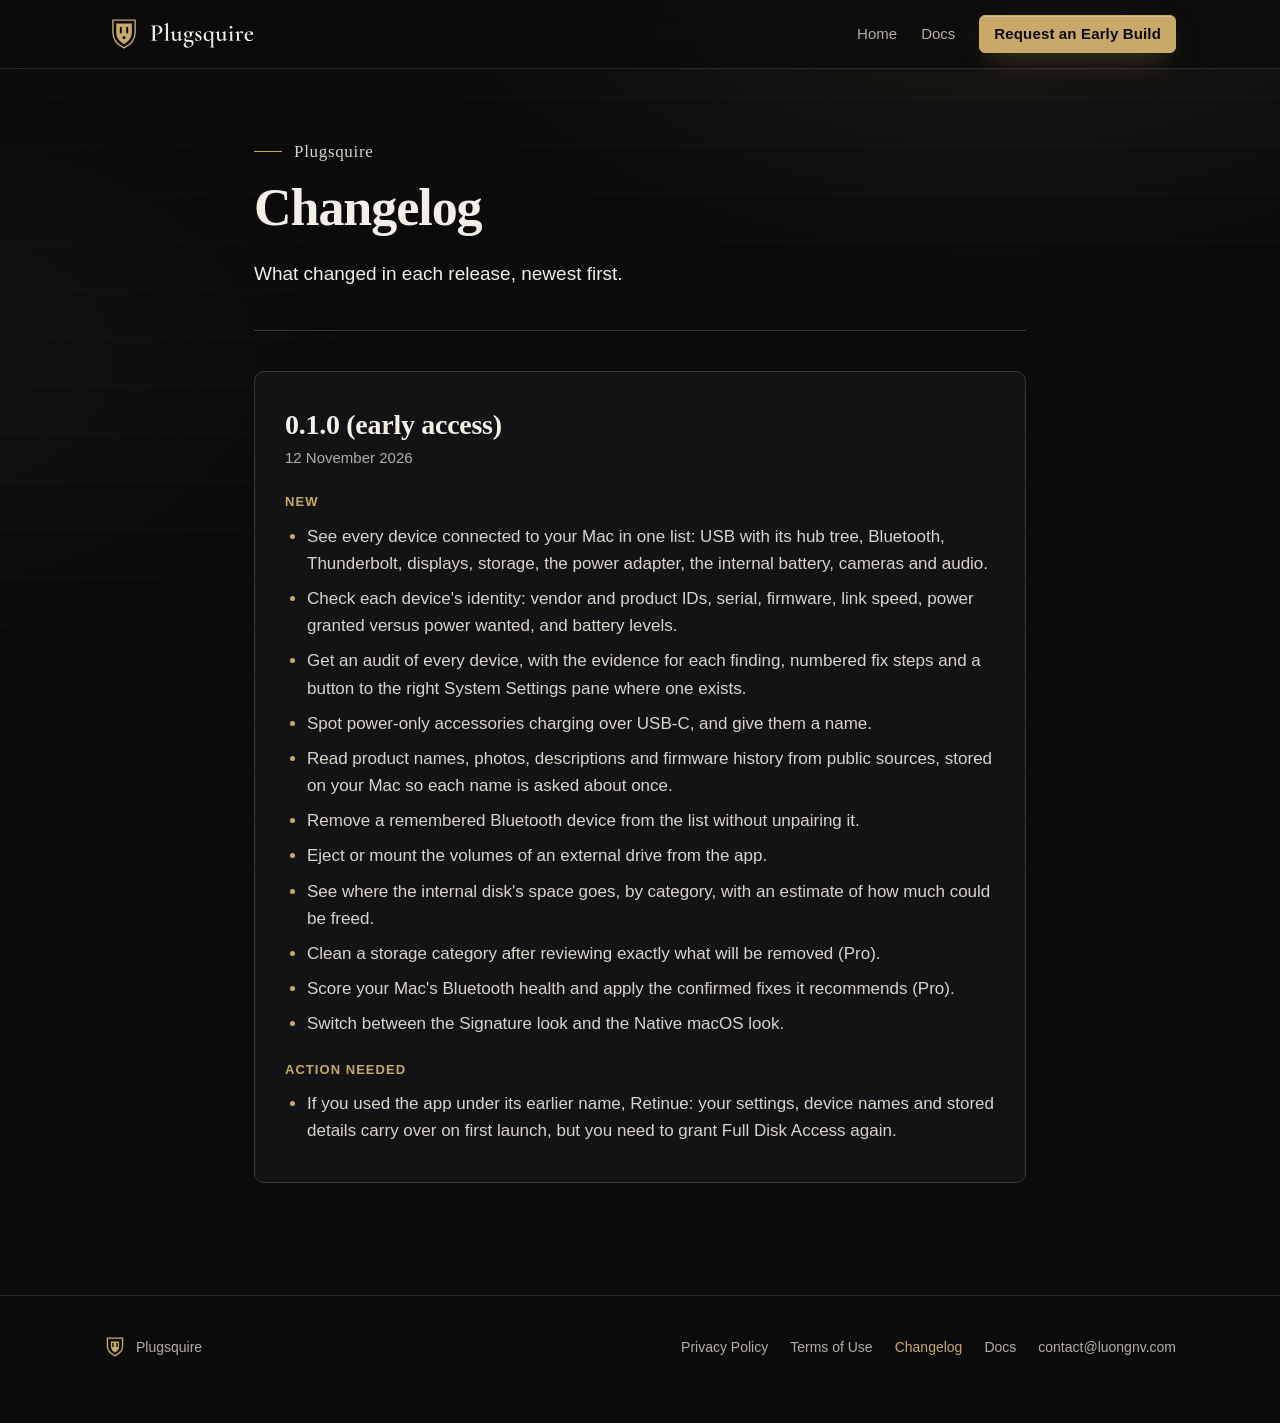
==== changelog.html @ 742af885 "feat: add Plugsquire landing page and companion pages" ====
<!doctype html>
<html lang="en">
<head>
<meta charset="utf-8">
<meta name="viewport" content="width=device-width, initial-scale=1">
<title>Changelog · Plugsquire</title>
<meta name="description" content="What is new in each Plugsquire release.">
<meta name="theme-color" content="#0B0B0C">
<link rel="icon" href="assets/favicon.svg" type="image/svg+xml">
<link rel="stylesheet" href="css/style.css">
</head>
<body>
<!--email_off-->
<a class="skip" href="#main">Skip to content</a>

<header class="site-header">
  <div class="wrap">
    <a class="brand" href="index.html" aria-label="Plugsquire home"><img src="assets/logo-site.svg" alt="Plugsquire" width="178" height="40"></a>
    <nav class="nav" aria-label="Main">
      <a class="nav-link" href="index.html">Home</a>
      <a class="nav-link" href="docs.html">Docs</a>
      <a class="btn btn-primary btn-sm" href="mailto:contact@luongnv.com?subject=Plugsquire%20early%20access&amp;body=Please%20send%20me%20an%20early%20build%20of%20Plugsquire.">Request an Early Build</a>
    </nav>
  </div>
</header>

<main id="main" class="doc">
  <div class="wrap">
    <header class="doc-head">
      <p class="motto">Plugsquire</p>
      <h1>Changelog</h1>
      <p class="summary">What changed in each release, newest first.</p>
    </header>

    <article class="release" id="v0-1-0">
      <h2>0.1.0 (early access)</h2>
      <p class="when">12 November 2026</p>

      <h3>New</h3>
      <ul>
        <li>See every device connected to your Mac in one list: USB with its hub tree, Bluetooth, Thunderbolt, displays, storage, the power adapter, the internal battery, cameras and audio.</li>
        <li>Check each device's identity: vendor and product IDs, serial, firmware, link speed, power granted versus power wanted, and battery levels.</li>
        <li>Get an audit of every device, with the evidence for each finding, numbered fix steps and a button to the right System Settings pane where one exists.</li>
        <li>Spot power-only accessories charging over USB-C, and give them a name.</li>
        <li>Read product names, photos, descriptions and firmware history from public sources, stored on your Mac so each name is asked about once.</li>
        <li>Remove a remembered Bluetooth device from the list without unpairing it.</li>
        <li>Eject or mount the volumes of an external drive from the app.</li>
        <li>See where the internal disk's space goes, by category, with an estimate of how much could be freed.</li>
        <li>Clean a storage category after reviewing exactly what will be removed (Pro).</li>
        <li>Score your Mac's Bluetooth health and apply the confirmed fixes it recommends (Pro).</li>
        <li>Switch between the Signature look and the Native macOS look.</li>
      </ul>

      <h3>Action needed</h3>
      <ul>
        <li>If you used the app under its earlier name, Retinue: your settings, device names and stored details carry over on first launch, but you need to grant Full Disk Access again.</li>
      </ul>
    </article>
  </div>
</main>

<footer class="site-footer">
  <div class="wrap">
    <a class="foot-brand" href="index.html"><img src="assets/favicon.svg" alt="" width="22" height="22">Plugsquire</a>
    <nav aria-label="Footer">
      <a href="privacy.html">Privacy Policy</a>
      <a href="terms.html">Terms of Use</a>
      <a href="changelog.html" aria-current="page">Changelog</a>
      <a href="docs.html">Docs</a>
      <a href="mailto:contact@luongnv.com?subject=Plugsquire">contact@luongnv.com</a>
    </nav>
  </div>
</footer>
<!--/email_off-->
</body>
</html>
---- css/style.css ----
/* Plugsquire site. Direction: "the squire's ledger" — the app's own Signature dark look
   (near-black, brass hairlines, the heraldic shield) set in a Mac-native serif.
   No web fonts on purpose: the site makes no third-party requests, and its visitors are on
   macOS, where ui-serif resolves to New York and the sans stack to SF Pro. */

:root {
  --bg: #0B0B0C;          /* app icon ground */
  --surface: #131315;
  --surface-2: #19191C;
  --line: #2A2A2E;
  --line-strong: #3A3833;
  --ink: #F3EFE7;          /* brand paper, used as text */
  --muted: #B3ADA4;        /* 8.9:1 on --bg */
  --gold: #C9A96A;         /* brand brass, 8.6:1 on --bg */
  --gold-soft: #EAD7A8;
  --gold-deep: #9A7A43;
  --on-gold: #0B0B0C;
  --gap-ink: #F2C46D;

  --serif: ui-serif, "New York", "Iowan Old Style", "Palatino Linotype", Palatino, Georgia, serif;
  --sans: -apple-system, BlinkMacSystemFont, "SF Pro Text", "Helvetica Neue", "Segoe UI", sans-serif;
  --mono: ui-monospace, "SF Mono", Menlo, Consolas, monospace;

  --wrap: 1120px;
  --gutter: 24px;
  --radius: 6px;
  --space-1: 8px;
  --space-2: 16px;
  --space-3: 24px;
  --space-4: 40px;
  --space-5: 64px;
  --space-6: 112px;
}

*, *::before, *::after { box-sizing: border-box; }
html { -webkit-text-size-adjust: 100%; scroll-behavior: smooth; }
@media (prefers-reduced-motion: reduce) {
  html { scroll-behavior: auto; }
  *, *::before, *::after { animation: none !important; transition: none !important; }
}

body {
  margin: 0;
  background: var(--bg);
  color: var(--ink);
  font-family: var(--sans);
  font-size: 17px;
  line-height: 1.6;
  -webkit-font-smoothing: antialiased;
  overflow-x: hidden;
}

/* A faint brass glow and a hairline grid give the dark ground depth without a fifth colour. */
body::before {
  content: "";
  position: fixed;
  inset: 0;
  pointer-events: none;
  z-index: -1;
  background:
    radial-gradient(900px 520px at 78% -8%, rgba(201, 169, 106, 0.10), transparent 70%),
    radial-gradient(700px 420px at -10% 40%, rgba(201, 169, 106, 0.05), transparent 70%),
    linear-gradient(rgba(243, 239, 231, 0.025) 1px, transparent 1px) 0 0 / 100% 48px;
}

img, svg { display: block; max-width: 100%; }
a { color: var(--gold); text-underline-offset: 3px; text-decoration-thickness: 1px; }
a:hover { color: var(--gold-soft); }
:focus-visible { outline: 2px solid var(--gold-soft); outline-offset: 3px; border-radius: 2px; }

.wrap { width: 100%; max-width: var(--wrap); margin: 0 auto; padding: 0 var(--gutter); }

.skip {
  position: absolute; left: var(--gutter); top: -60px;
  background: var(--gold); color: var(--on-gold); padding: 8px 14px; border-radius: var(--radius);
  font-weight: 600; text-decoration: none; z-index: 10;
}
.skip:focus { top: 12px; color: var(--on-gold); }

/* ---------- Header ---------- */
.site-header {
  position: sticky; top: 0; z-index: 5;
  background: rgba(11, 11, 12, 0.82);
  -webkit-backdrop-filter: saturate(140%) blur(14px);
  backdrop-filter: saturate(140%) blur(14px);
  border-bottom: 1px solid var(--line);
}
.site-header .wrap { display: flex; align-items: center; justify-content: space-between; gap: var(--space-3); min-height: 68px; }
.brand { display: inline-flex; align-items: center; flex-shrink: 0; }
.brand img { height: 40px; width: auto; }
.nav { display: flex; align-items: center; gap: var(--space-3); }
.nav a { color: var(--muted); text-decoration: none; font-size: 15px; }
.nav a:hover { color: var(--ink); }
.nav .btn { color: var(--on-gold); }
@media (max-width: 860px) { .nav .nav-link { display: none; } }

/* ---------- Buttons ---------- */
.btn {
  display: inline-flex; align-items: center; justify-content: center; gap: 10px;
  min-height: 44px; padding: 10px 20px;
  border-radius: var(--radius);
  font: 600 15px/1.2 var(--sans); letter-spacing: 0.01em;
  text-decoration: none; cursor: pointer;
  transition: background-color .18s ease, border-color .18s ease, color .18s ease, transform .18s ease, box-shadow .18s ease;
}
.btn-primary {
  background: var(--gold); color: var(--on-gold); border: 1px solid var(--gold);
  box-shadow: 0 1px 0 rgba(255,255,255,.25) inset, 0 10px 30px -12px rgba(201,169,106,.55);
}
.btn-primary:hover { background: var(--gold-soft); border-color: var(--gold-soft); color: var(--on-gold); transform: translateY(-1px); }
.btn-primary:active { transform: translateY(0); background: var(--gold-deep); border-color: var(--gold-deep); }
.btn-ghost { background: transparent; color: var(--ink); border: 1px solid var(--line-strong); }
.btn-ghost:hover { border-color: var(--gold); color: var(--gold-soft); }
.btn-ghost:active { background: var(--surface); }
.btn-sm { min-height: 38px; padding: 8px 14px; font-size: 14px; }
.btn svg { width: 16px; height: 16px; flex-shrink: 0; }

/* ---------- Type ---------- */
h1, h2, h3 { font-family: var(--serif); font-weight: 600; letter-spacing: -0.01em; color: var(--ink); margin: 0; }
h1 { font-size: clamp(40px, 6.4vw, 72px); line-height: 1.04; letter-spacing: -0.02em; }
h2 { font-size: clamp(30px, 4vw, 46px); line-height: 1.1; }
h3 { font-size: 22px; line-height: 1.25; }
p { margin: 0; }
.lead { font-size: clamp(18px, 2vw, 21px); line-height: 1.55; color: var(--muted); }
.motto {
  font-family: var(--serif); font-size: 17px; letter-spacing: 0.04em; color: var(--gold);
  display: inline-flex; align-items: center; gap: 12px;
}
.motto::before { content: ""; width: 28px; height: 1px; background: var(--gold); }

/* Gap markers stay visible on purpose: each one is a fact still missing. */
.gap {
  display: inline-block; font-family: var(--mono); font-size: 0.82em; line-height: 1.5;
  color: var(--gap-ink); background: rgba(242, 196, 109, 0.08);
  border: 1px dashed rgba(242, 196, 109, 0.6); border-radius: 4px; padding: 2px 8px;
}

/* ---------- Sections ---------- */
section { padding: var(--space-6) 0; position: relative; }
.section-head { max-width: 760px; margin-bottom: var(--space-5); }
.section-head p { margin-top: var(--space-3); }
.rule { border: 0; height: 1px; margin: 0; background: linear-gradient(90deg, transparent, var(--line-strong) 20%, var(--line-strong) 80%, transparent); }

/* ---------- Hero ---------- */
.hero { padding: var(--space-5) 0 var(--space-6); }
.hero-grid { display: grid; grid-template-columns: 1.12fr 0.88fr; gap: var(--space-5); align-items: center; }
.hero h1 { margin-top: var(--space-3); max-width: 13ch; }
.hero .lead { margin-top: var(--space-3); max-width: 34em; }
.hero-ctas { display: flex; flex-wrap: wrap; gap: 12px; margin-top: var(--space-4); }
.trust {
  display: flex; flex-wrap: wrap; gap: 10px 22px; margin: var(--space-4) 0 0; padding: 0; list-style: none;
  color: var(--muted); font-size: 14px;
}
.trust li { display: inline-flex; align-items: center; gap: 8px; }
.trust li::before {
  content: ""; width: 7px; height: 7px; transform: rotate(45deg);
  border: 1px solid var(--gold); background: rgba(201,169,106,.25);
}

/* The roll: a drawn muster of the buses Plugsquire reads. Decorative, not a screenshot. */
.roll {
  position: relative;
  background: linear-gradient(180deg, var(--surface-2), var(--surface));
  border: 1px solid var(--line-strong);
  border-radius: 10px;
  padding: 28px 28px 22px;
  box-shadow: 0 40px 80px -40px rgba(0,0,0,.9), 0 0 0 6px rgba(201,169,106,.04);
}
.roll::before {
  content: ""; position: absolute; inset: 7px; border: 1px solid rgba(201,169,106,.16); border-radius: 6px; pointer-events: none;
}
.roll-head { display: flex; align-items: center; gap: 14px; padding-bottom: 18px; border-bottom: 1px solid var(--line); }
.roll-head img { width: 44px; height: 44px; }
.roll-head span { font-family: var(--serif); font-size: 20px; color: var(--ink); }
.roll ol { list-style: none; margin: 8px 0 0; padding: 0; }
.roll li {
  display: flex; align-items: baseline; gap: 10px; padding: 11px 0; border-bottom: 1px dashed var(--line);
  font-size: 15px; color: var(--ink);
  opacity: 0; animation: muster .5s ease forwards;
}
.roll li:last-child { border-bottom: 0; }
.roll li::after {
  content: ""; order: 2; flex: 1; border-bottom: 1px dotted rgba(179,173,164,.35); transform: translateY(-4px);
}
.roll li .dot { order: 3; width: 9px; height: 9px; border-radius: 50%; background: var(--gold); box-shadow: 0 0 0 4px rgba(201,169,106,.14); flex-shrink: 0; }
.roll li:nth-child(1) { animation-delay: .10s; }
.roll li:nth-child(2) { animation-delay: .18s; }
.roll li:nth-child(3) { animation-delay: .26s; }
.roll li:nth-child(4) { animation-delay: .34s; }
.roll li:nth-child(5) { animation-delay: .42s; }
.roll li:nth-child(6) { animation-delay: .50s; }
.roll li:nth-child(7) { animation-delay: .58s; }
.roll li:nth-child(8) { animation-delay: .66s; }
.roll li:nth-child(9) { animation-delay: .74s; }
@keyframes muster { from { opacity: 0; transform: translateX(-6px); } to { opacity: 1; transform: none; } }

/* Staggered page-load reveal for the hero copy. */
.reveal { opacity: 0; animation: rise .7s cubic-bezier(.2,.7,.2,1) forwards; }
.reveal-1 { animation-delay: .05s; } .reveal-2 { animation-delay: .15s; } .reveal-3 { animation-delay: .25s; }
.reveal-4 { animation-delay: .35s; } .reveal-5 { animation-delay: .45s; }
@keyframes rise { from { opacity: 0; transform: translateY(10px); } to { opacity: 1; transform: none; } }

/* ---------- Problem / Agitate ---------- */
.split { display: grid; grid-template-columns: 0.9fr 1.1fr; gap: var(--space-5); align-items: start; }
.split .section-head { margin-bottom: 0; }
.scenes { display: grid; gap: 14px; margin: 0; padding: 0; list-style: none; }
.scenes li {
  display: grid; grid-template-columns: 40px 1fr; gap: 16px; align-items: start;
  padding: 20px 22px; background: var(--surface); border: 1px solid var(--line); border-radius: var(--radius);
}
.scenes .ico { width: 40px; height: 40px; border-radius: 8px; display: grid; place-items: center; border: 1px solid var(--line-strong); color: var(--gold); }
.scenes .ico svg { width: 20px; height: 20px; }

.agitate { background: linear-gradient(180deg, transparent, rgba(201,169,106,.035) 50%, transparent); }
.costs { display: grid; grid-template-columns: repeat(3, 1fr); gap: 0; border-top: 1px solid var(--line-strong); border-bottom: 1px solid var(--line-strong); }
.costs p { padding: 28px 28px 30px 0; font-family: var(--serif); font-size: 21px; line-height: 1.4; color: var(--ink); }
.costs p + p { padding-left: 28px; border-left: 1px solid var(--line); }

/* ---------- Solution / features ---------- */
.features { display: grid; grid-template-columns: repeat(6, 1fr); gap: 16px; }
.feature {
  grid-column: span 2; padding: 28px; background: var(--surface); border: 1px solid var(--line); border-radius: 10px;
  transition: border-color .2s ease, transform .2s ease;
}
.feature:nth-child(4), .feature:nth-child(5) { grid-column: span 3; }
.feature:hover { border-color: var(--line-strong); transform: translateY(-2px); }
.feature .ico { width: 44px; height: 44px; color: var(--gold); margin-bottom: 20px; }
.feature .ico svg { width: 44px; height: 44px; }
.feature p { margin-top: 10px; color: var(--muted); font-size: 16px; }
.versus {
  margin-top: var(--space-4); padding: 26px 28px; border-left: 2px solid var(--gold);
  background: linear-gradient(90deg, rgba(201,169,106,.07), transparent 70%);
  font-family: var(--serif); font-size: 20px; line-height: 1.5; color: var(--ink); max-width: 900px;
}

/* ---------- How it works ---------- */
.steps { display: grid; grid-template-columns: repeat(3, 1fr); gap: 16px; counter-reset: step; margin: 0; padding: 0; list-style: none; }
.steps li { position: relative; padding: 30px 28px; border: 1px solid var(--line); border-radius: 10px; background: var(--surface); }
.steps .ico { width: 52px; height: 52px; border-radius: 50%; border: 1px solid var(--gold); display: grid; place-items: center; color: var(--gold); margin-bottom: 22px; background: rgba(201,169,106,.06); }
.steps .ico svg { width: 24px; height: 24px; }
.steps h3 { font-size: 21px; }
.steps p { margin-top: 10px; color: var(--muted); font-size: 16px; }
.steps-cta { margin-top: var(--space-4); }

/* ---------- Proof ---------- */
.proof-grid { display: grid; grid-template-columns: 1fr 1fr; gap: 16px; }
.quote { padding: 34px; border: 1px solid var(--line-strong); border-radius: 10px; background: var(--surface); }
.quote .mark { font-family: var(--serif); font-size: 64px; line-height: .6; color: var(--gold); display: block; margin-bottom: 14px; }
.note { padding: 34px; border: 1px solid var(--line); border-radius: 10px; color: var(--muted); }
.note p + p { margin-top: 14px; }

/* ---------- Pricing ---------- */
.plans { display: grid; grid-template-columns: 1fr 1fr; gap: 16px; max-width: 920px; }
.plan { padding: 34px; border: 1px solid var(--line); border-radius: 12px; background: var(--surface); display: flex; flex-direction: column; }
.plan.pro { border-color: var(--gold); box-shadow: 0 0 0 1px rgba(201,169,106,.25), 0 30px 70px -40px rgba(201,169,106,.45); position: relative; }
.plan .tag {
  position: absolute; top: -12px; left: 34px; background: var(--bg); border: 1px solid var(--gold); color: var(--gold);
  font-size: 12px; font-weight: 600; letter-spacing: .08em; text-transform: uppercase; padding: 3px 10px; border-radius: 4px;
}
.plan h3 { font-size: 24px; }
.price { margin-top: 14px; font-family: var(--serif); font-size: 46px; line-height: 1; color: var(--ink); }
.price small { font-family: var(--sans); font-size: 15px; color: var(--muted); margin-left: 6px; }
.plan ul { list-style: none; margin: 24px 0 0; padding: 0; display: grid; gap: 10px; }
.plan li { display: grid; grid-template-columns: 18px 1fr; gap: 10px; font-size: 16px; }
.plan li svg { width: 16px; height: 16px; margin-top: 5px; color: var(--gold); }
.plan .fine { margin-top: 22px; font-size: 14px; color: var(--muted); }
.pricing-notes { margin-top: var(--space-3); max-width: 920px; color: var(--muted); font-size: 15px; display: grid; gap: 8px; }

/* ---------- FAQ ---------- */
.faq { max-width: 860px; border-top: 1px solid var(--line-strong); }
.faq details { border-bottom: 1px solid var(--line); }
.faq summary {
  list-style: none; cursor: pointer; padding: 22px 44px 22px 0; position: relative;
  font-family: var(--serif); font-size: 21px; color: var(--ink);
}
.faq summary::-webkit-details-marker { display: none; }
.faq summary::after {
  content: ""; position: absolute; right: 8px; top: 50%; width: 10px; height: 10px; margin-top: -7px;
  border-right: 1.5px solid var(--gold); border-bottom: 1.5px solid var(--gold); transform: rotate(45deg); transition: transform .2s ease;
}
.faq details[open] summary::after { transform: rotate(-135deg); margin-top: -2px; }
.faq summary:hover { color: var(--gold-soft); }
.faq details p { padding: 0 0 24px; color: var(--muted); max-width: 70ch; }

/* ---------- Final CTA ---------- */
.final { text-align: center; }
.final .crest { width: 72px; height: 72px; margin: 0 auto var(--space-3); }
.final h2 { max-width: 18ch; margin: 0 auto; }
.final p { margin: var(--space-3) auto 0; color: var(--muted); max-width: 40em; }
.final .btn { margin-top: var(--space-4); }

/* ---------- Footer ---------- */
.site-footer { border-top: 1px solid var(--line); padding: var(--space-4) 0 var(--space-5); color: var(--muted); font-size: 14px; }
.site-footer .wrap { display: flex; flex-wrap: wrap; align-items: center; justify-content: space-between; gap: var(--space-3); }
.site-footer nav { display: flex; flex-wrap: wrap; gap: 8px 22px; }
.site-footer a { color: var(--muted); text-decoration: none; }
.site-footer a:hover, .site-footer a[aria-current="page"] { color: var(--gold); }
.foot-brand { display: inline-flex; align-items: center; gap: 10px; }
.foot-brand img { width: 22px; height: 22px; }

/* ---------- Document pages (privacy, terms, changelog, docs) ---------- */
.doc { padding: var(--space-5) 0 var(--space-6); }
.doc .wrap { max-width: 820px; }
.doc header.doc-head { padding-bottom: var(--space-4); margin-bottom: var(--space-4); border-bottom: 1px solid var(--line-strong); }
.doc h1 { font-size: clamp(36px, 5vw, 52px); margin-top: var(--space-2); }
.doc .meta { margin-top: var(--space-2); color: var(--muted); font-size: 15px; }
.doc .summary { margin-top: var(--space-3); font-size: 19px; line-height: 1.6; color: var(--ink); }
.doc h2 { font-size: 26px; margin: var(--space-5) 0 var(--space-2); padding-top: var(--space-1); }
.doc h3 { font-size: 19px; margin: var(--space-4) 0 var(--space-1); color: var(--gold-soft); }
.doc p, .doc li { color: #D9D3C9; }
.doc p + p { margin-top: 14px; }
.doc ul, .doc ol { padding-left: 22px; margin: 12px 0 0; }
.doc li { margin: 8px 0; }
.doc li::marker { color: var(--gold); }
.doc code {
  font-family: var(--mono); font-size: 0.88em; background: var(--surface-2); border: 1px solid var(--line);
  border-radius: 4px; padding: 1px 6px; color: var(--gold-soft); overflow-wrap: anywhere;
}
.doc pre {
  margin: 14px 0 0; padding: 16px 18px; background: var(--surface); border: 1px solid var(--line);
  border-radius: var(--radius); overflow-x: auto; font-size: 14px; line-height: 1.6;
}
.doc pre code { background: none; border: 0; padding: 0; color: var(--ink); overflow-wrap: normal; }
.doc .toc { display: flex; flex-wrap: wrap; gap: 8px 18px; margin-top: var(--space-3); font-size: 15px; }
.doc .toc a { color: var(--muted); }
.doc .toc a:hover { color: var(--gold); }
.flags { width: 100%; border-collapse: collapse; margin-top: 14px; font-size: 15px; }
.flags th, .flags td { text-align: left; vertical-align: top; padding: 12px 14px 12px 0; border-bottom: 1px solid var(--line); }
.flags th { color: var(--muted); font-weight: 600; font-size: 13px; letter-spacing: .04em; text-transform: uppercase; }
.flags td:first-child { white-space: nowrap; padding-right: 22px; }
.release { margin-top: var(--space-4); padding: 30px; border: 1px solid var(--line-strong); border-radius: 10px; background: var(--surface); }
.release h2 { margin: 0; font-size: 28px; }
.release .when { color: var(--muted); margin-top: 6px; font-size: 15px; }
.release h3 { margin-top: var(--space-3); font-family: var(--sans); font-size: 13px; font-weight: 600; letter-spacing: .08em; text-transform: uppercase; color: var(--gold); }
.callout { margin-top: var(--space-3); padding: 18px 20px; border-left: 2px solid var(--gold); background: rgba(201,169,106,.06); border-radius: 0 var(--radius) var(--radius) 0; }

/* ---------- Responsive ---------- */
@media (max-width: 960px) {
  .hero-grid, .split, .proof-grid { grid-template-columns: 1fr; }
  .hero h1 { max-width: 16ch; }
  .features { grid-template-columns: 1fr 1fr; }
  .feature, .feature:nth-child(4), .feature:nth-child(5) { grid-column: span 1; }
  .feature:nth-child(5) { grid-column: span 2; }
  .steps { grid-template-columns: 1fr; }
  .costs { grid-template-columns: 1fr; }
  .costs p, .costs p + p { padding: 22px 0; border-left: 0; }
  .costs p + p { border-top: 1px solid var(--line); }
  section { padding: 80px 0; }
}
@media (max-width: 640px) {
  :root { --gutter: 18px; }
  body { font-size: 16px; }
  .features, .plans { grid-template-columns: 1fr; }
  .feature:nth-child(5) { grid-column: span 1; }
  .brand img { height: 34px; }
  .nav { gap: 12px; }
  .hero-ctas .btn { width: 100%; }
  .roll { padding: 22px 20px 16px; }
  .plan, .quote, .note { padding: 26px 22px; }
  .flags td:first-child { white-space: normal; }
  .site-footer .wrap { flex-direction: column; align-items: flex-start; }
}
@media (max-width: 440px) { .nav .btn { display: none; } }
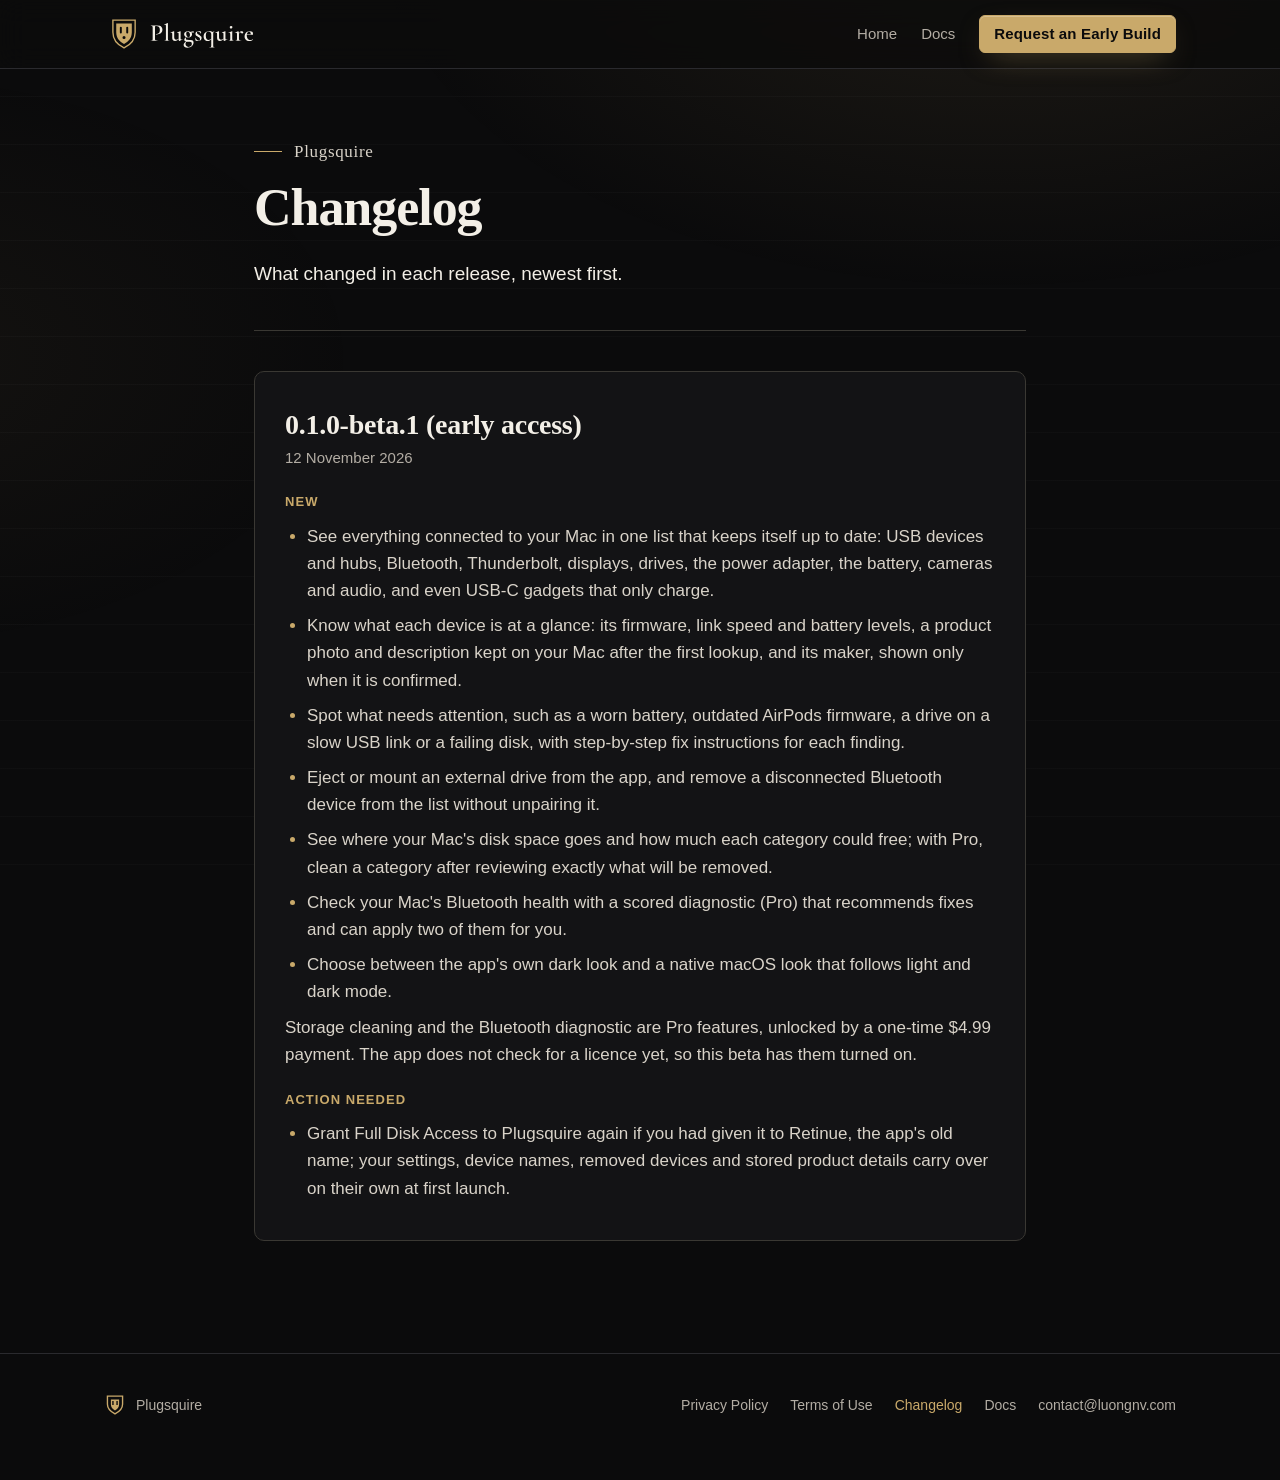
==== commit 8f4c48fb: "docs: update the site for Plugsquire v0.1.0-beta.1 Changelog page lists the beta's notes; docs give " ====
--- a/changelog.html
+++ b/changelog.html
@@ -32,28 +32,25 @@
       <p class="summary">What changed in each release, newest first.</p>
     </header>
 
-    <article class="release" id="v0-1-0">
-      <h2>0.1.0 (early access)</h2>
+    <article class="release" id="v0-1-0-beta-1">
+      <h2>0.1.0-beta.1 (early access)</h2>
       <p class="when">12 November 2026</p>
 
       <h3>New</h3>
       <ul>
-        <li>See every device connected to your Mac in one list: USB with its hub tree, Bluetooth, Thunderbolt, displays, storage, the power adapter, the internal battery, cameras and audio.</li>
-        <li>Check each device's identity: vendor and product IDs, serial, firmware, link speed, power granted versus power wanted, and battery levels.</li>
-        <li>Get an audit of every device, with the evidence for each finding, numbered fix steps and a button to the right System Settings pane where one exists.</li>
-        <li>Spot power-only accessories charging over USB-C, and give them a name.</li>
-        <li>Read product names, photos, descriptions and firmware history from public sources, stored on your Mac so each name is asked about once.</li>
-        <li>Remove a remembered Bluetooth device from the list without unpairing it.</li>
-        <li>Eject or mount the volumes of an external drive from the app.</li>
-        <li>See where the internal disk's space goes, by category, with an estimate of how much could be freed.</li>
-        <li>Clean a storage category after reviewing exactly what will be removed (Pro).</li>
-        <li>Score your Mac's Bluetooth health and apply the confirmed fixes it recommends (Pro).</li>
-        <li>Switch between the Signature look and the Native macOS look.</li>
+        <li>See everything connected to your Mac in one list that keeps itself up to date: USB devices and hubs, Bluetooth, Thunderbolt, displays, drives, the power adapter, the battery, cameras and audio, and even USB-C gadgets that only charge.</li>
+        <li>Know what each device is at a glance: its firmware, link speed and battery levels, a product photo and description kept on your Mac after the first lookup, and its maker, shown only when it is confirmed.</li>
+        <li>Spot what needs attention, such as a worn battery, outdated AirPods firmware, a drive on a slow USB link or a failing disk, with step-by-step fix instructions for each finding.</li>
+        <li>Eject or mount an external drive from the app, and remove a disconnected Bluetooth device from the list without unpairing it.</li>
+        <li>See where your Mac's disk space goes and how much each category could free; with Pro, clean a category after reviewing exactly what will be removed.</li>
+        <li>Check your Mac's Bluetooth health with a scored diagnostic (Pro) that recommends fixes and can apply two of them for you.</li>
+        <li>Choose between the app's own dark look and a native macOS look that follows light and dark mode.</li>
       </ul>
+      <p>Storage cleaning and the Bluetooth diagnostic are Pro features, unlocked by a one-time $4.99 payment. The app does not check for a licence yet, so this beta has them turned on.</p>
 
       <h3>Action needed</h3>
       <ul>
-        <li>If you used the app under its earlier name, Retinue: your settings, device names and stored details carry over on first launch, but you need to grant Full Disk Access again.</li>
+        <li>Grant Full Disk Access to Plugsquire again if you had given it to Retinue, the app's old name; your settings, device names, removed devices and stored product details carry over on their own at first launch.</li>
       </ul>
     </article>
   </div>
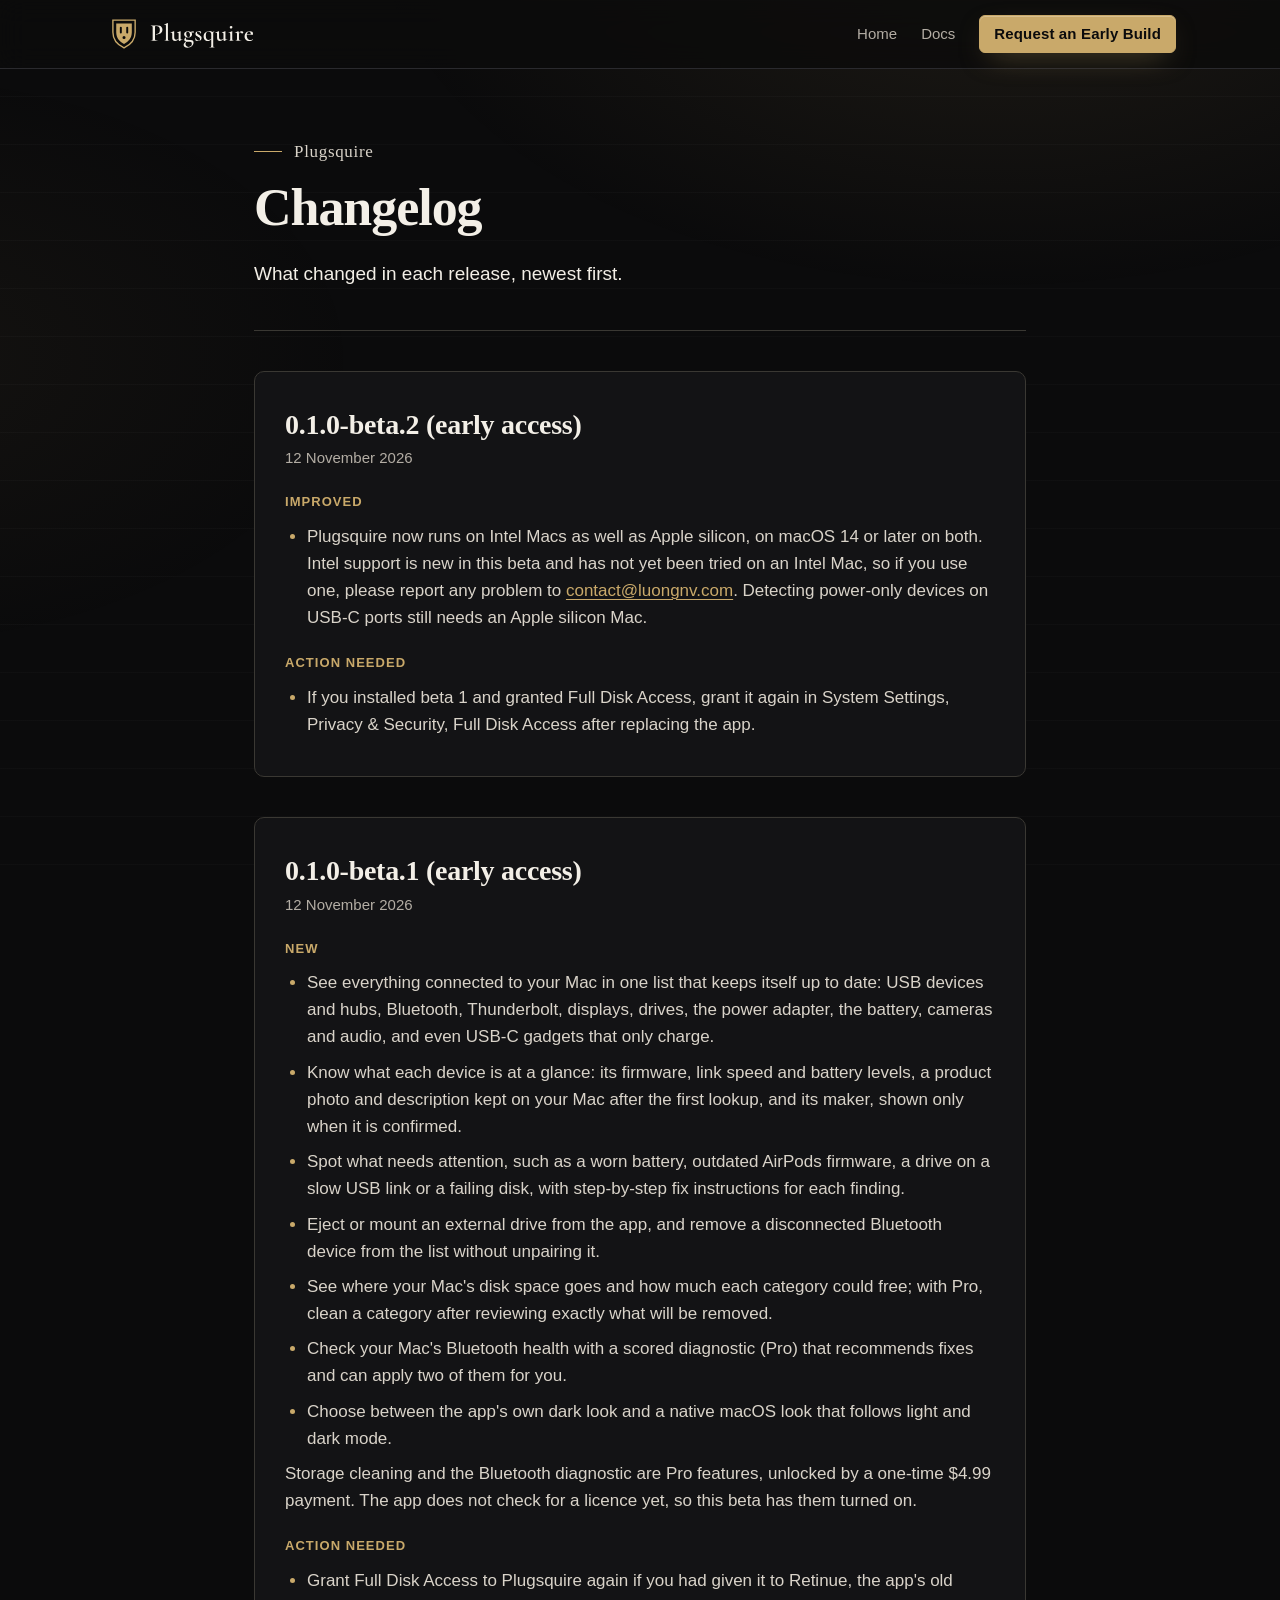
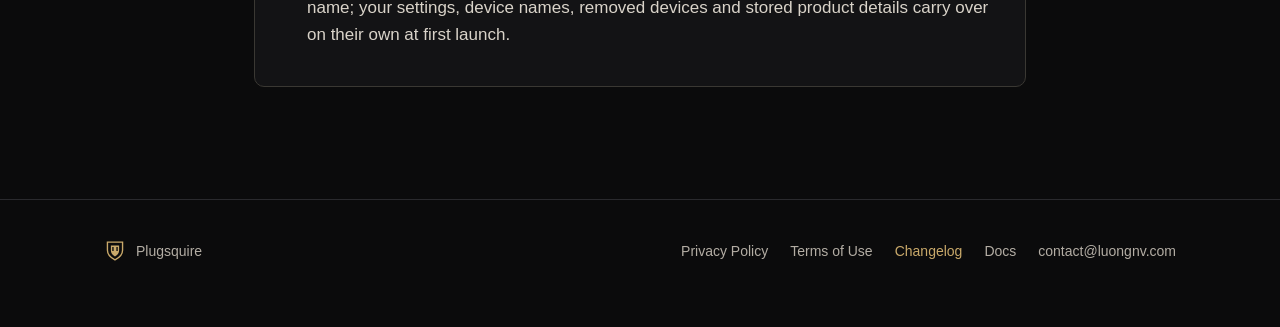
==== commit 85a80d1e: "docs: update the site for Plugsquire v0.1.0-beta.2 Changelog page adds beta 2 above beta 1; docs and" ====
--- a/changelog.html
+++ b/changelog.html
@@ -31,6 +31,21 @@
       <h1>Changelog</h1>
       <p class="summary">What changed in each release, newest first.</p>
     </header>
+
+    <article class="release" id="v0-1-0-beta-2">
+      <h2>0.1.0-beta.2 (early access)</h2>
+      <p class="when">12 November 2026</p>
+
+      <h3>Improved</h3>
+      <ul>
+        <li>Plugsquire now runs on Intel Macs as well as Apple silicon, on macOS 14 or later on both. Intel support is new in this beta and has not yet been tried on an Intel Mac, so if you use one, please report any problem to <a href="mailto:contact@luongnv.com?subject=Plugsquire">contact@luongnv.com</a>. Detecting power-only devices on USB-C ports still needs an Apple silicon Mac.</li>
+      </ul>
+
+      <h3>Action needed</h3>
+      <ul>
+        <li>If you installed beta 1 and granted Full Disk Access, grant it again in System Settings, Privacy &amp; Security, Full Disk Access after replacing the app.</li>
+      </ul>
+    </article>
 
     <article class="release" id="v0-1-0-beta-1">
       <h2>0.1.0-beta.1 (early access)</h2>
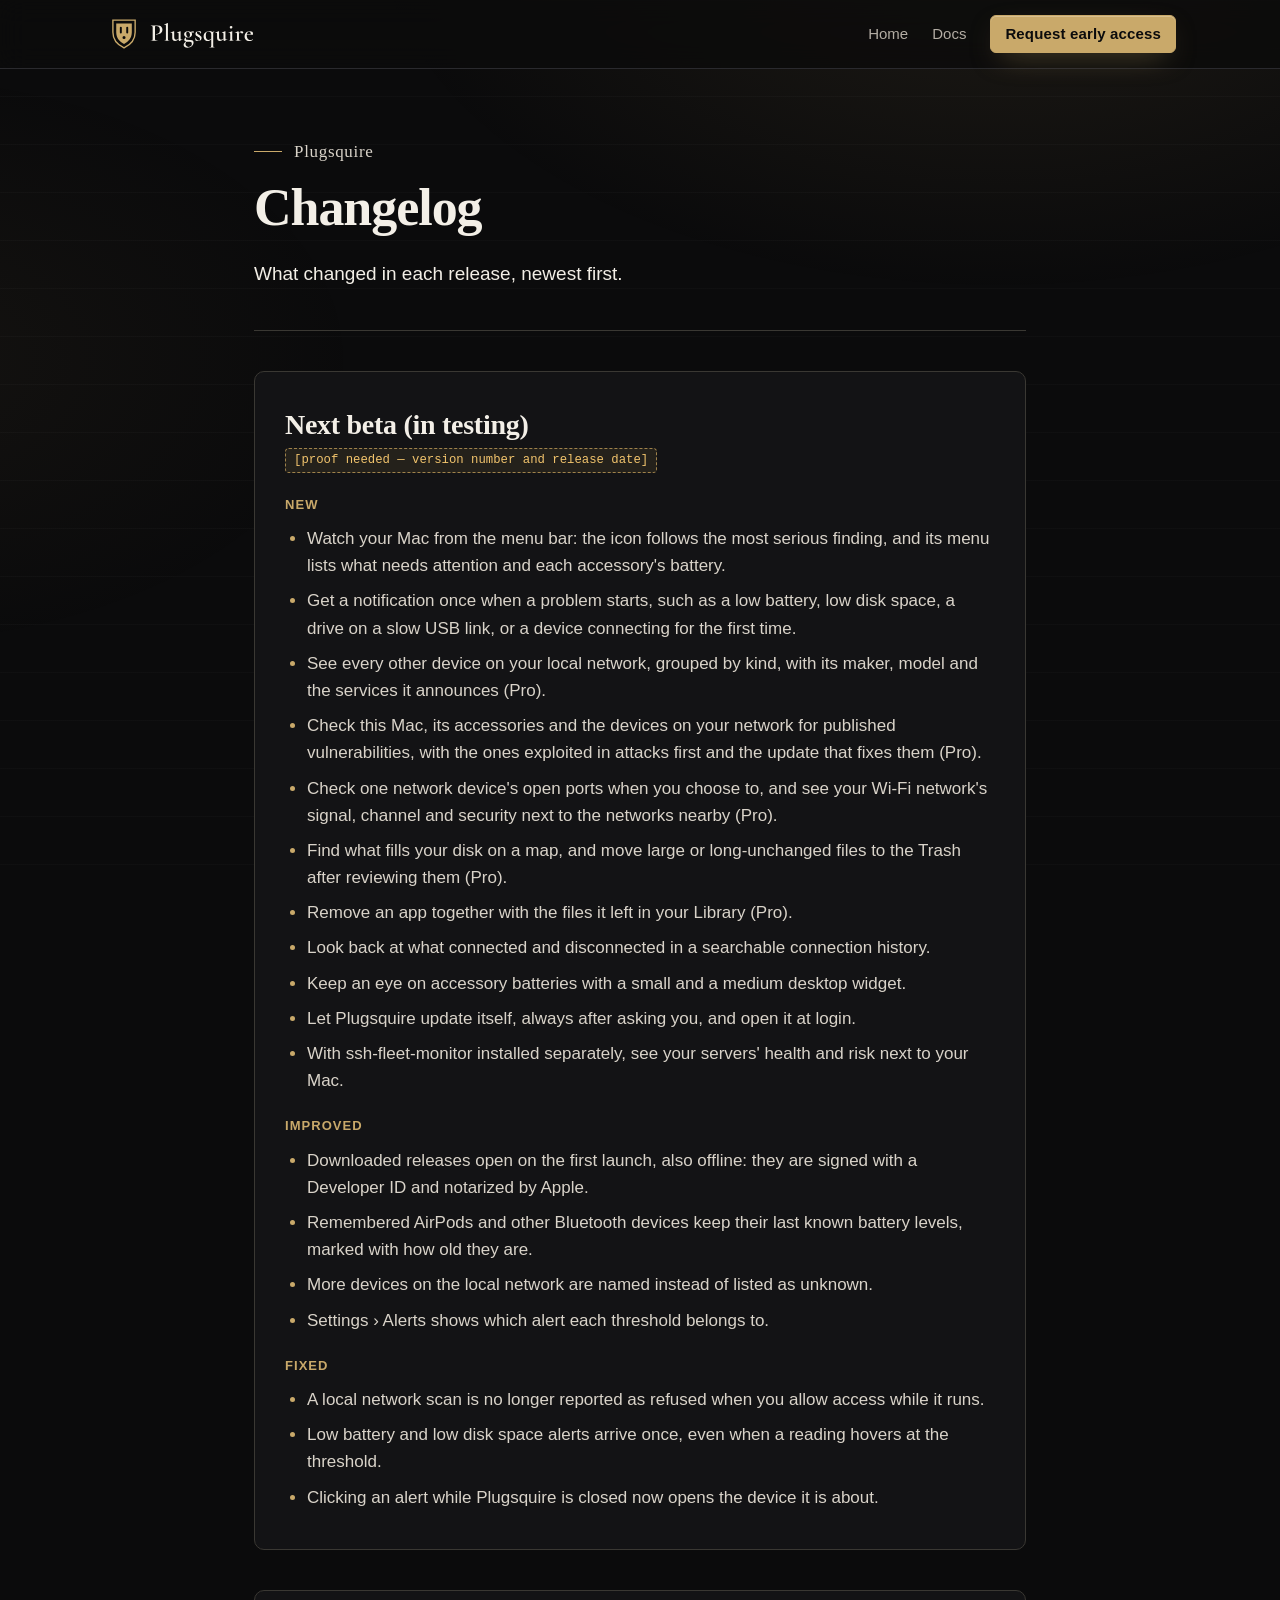
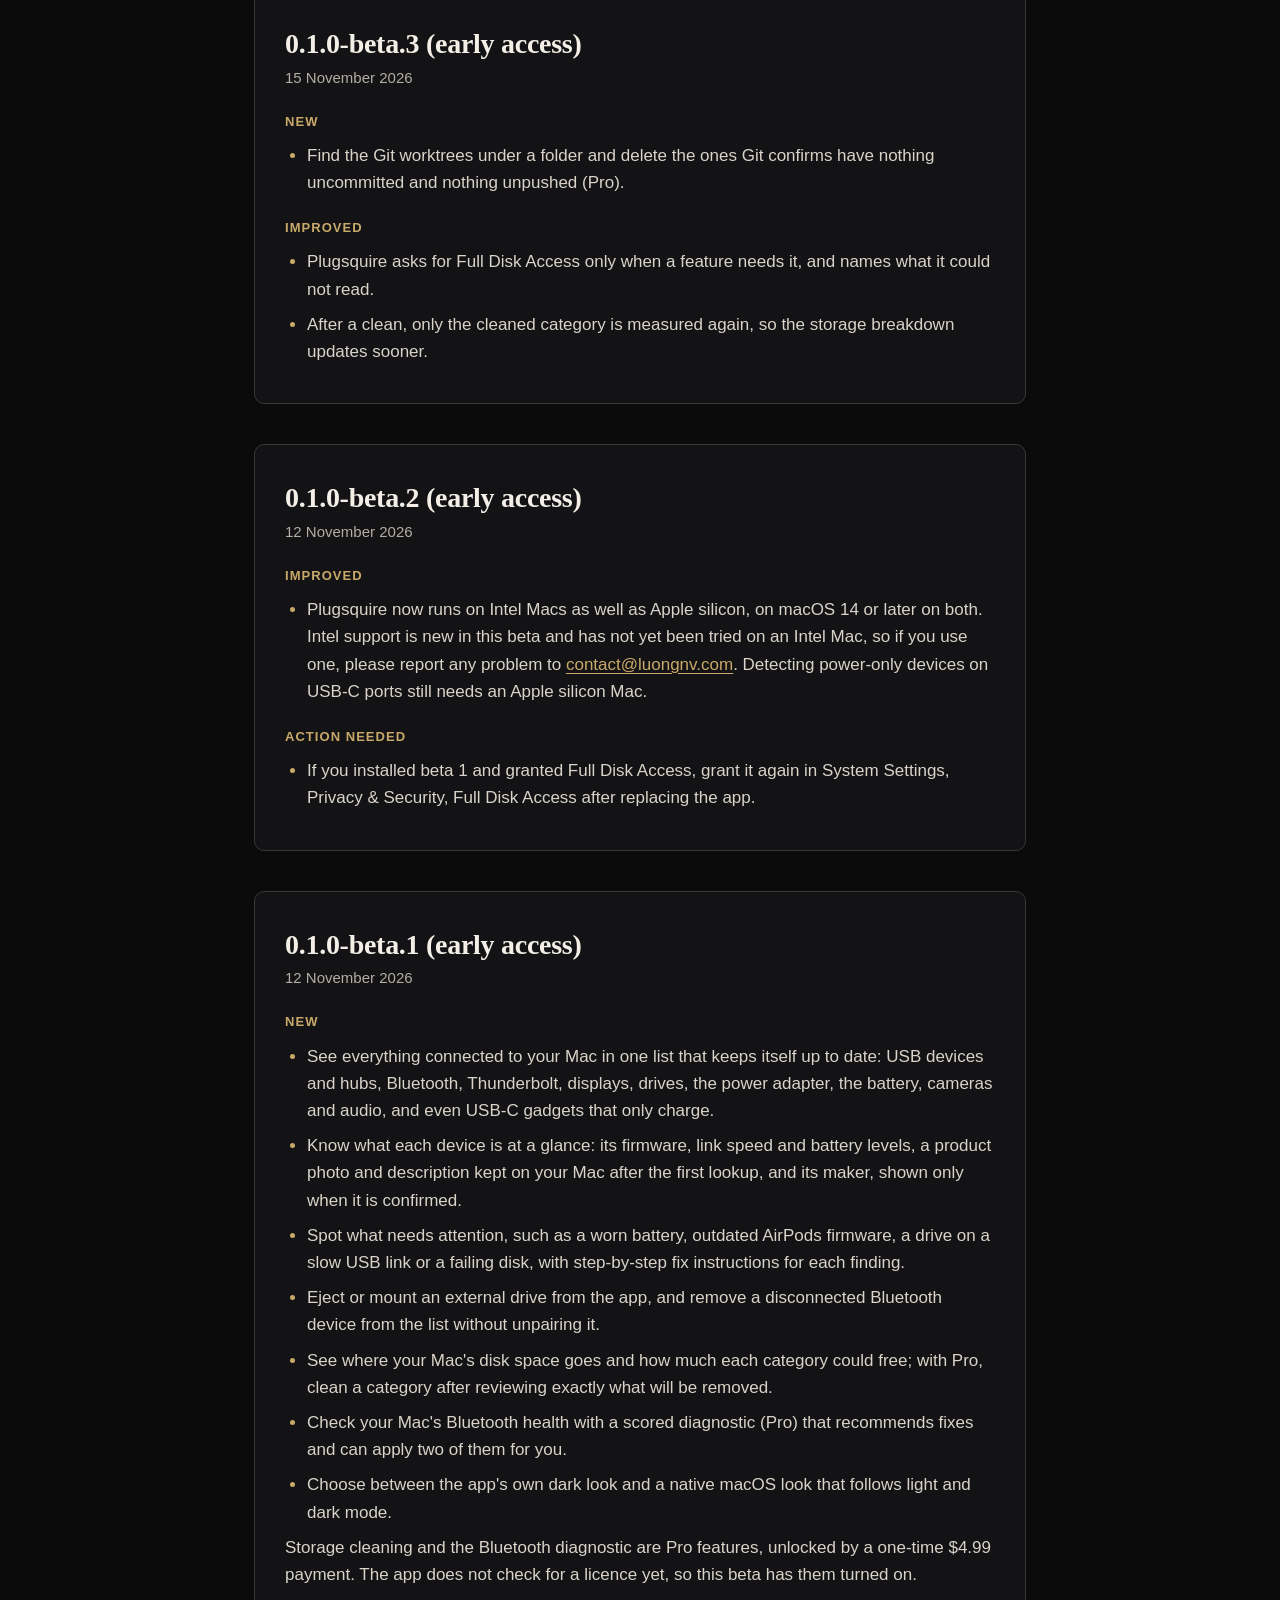
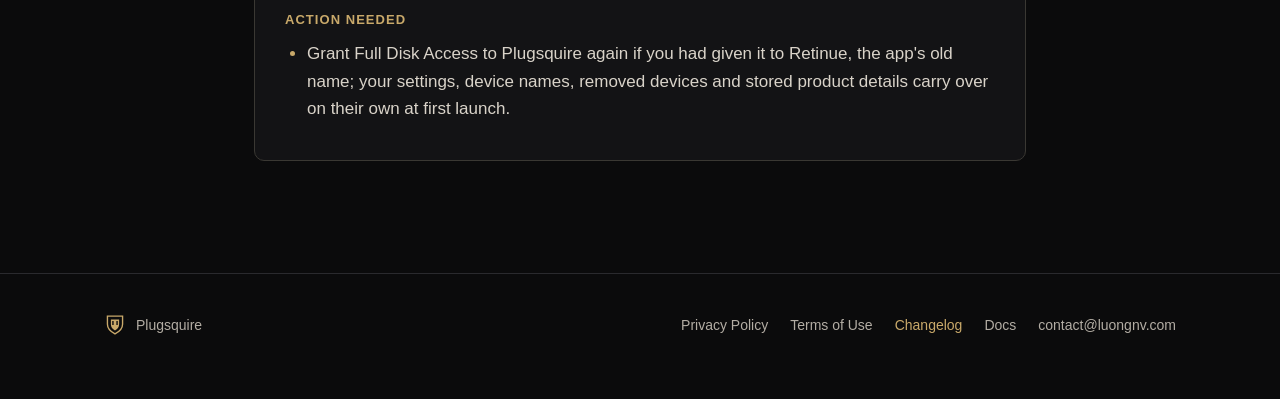
==== commit bd972d45: "feat: replace the screenshot tour with a live simulation of every feature The landing page now centr" ====
--- a/changelog.html
+++ b/changelog.html
@@ -7,7 +7,7 @@
 <meta name="description" content="What is new in each Plugsquire release.">
 <meta name="theme-color" content="#0B0B0C">
 <link rel="icon" href="assets/favicon.svg" type="image/svg+xml">
-<link rel="stylesheet" href="css/style.css">
+<link rel="stylesheet" href="css/style.css?v=20261125">
 </head>
 <body>
 <!--email_off-->
@@ -19,7 +19,7 @@
     <nav class="nav" aria-label="Main">
       <a class="nav-link" href="index.html">Home</a>
       <a class="nav-link" href="docs.html">Docs</a>
-      <a class="btn btn-primary btn-sm" href="mailto:contact@luongnv.com?subject=Plugsquire%20early%20access&amp;body=Please%20send%20me%20an%20early%20build%20of%20Plugsquire.">Request an Early Build</a>
+      <a class="btn btn-primary btn-sm" href="mailto:contact@luongnv.com?subject=Plugsquire%20early%20access&amp;body=Please%20add%20me%20to%20the%20Plugsquire%20early%20access%20list.">Request early access</a>
     </nav>
   </div>
 </header>
@@ -31,6 +31,57 @@
       <h1>Changelog</h1>
       <p class="summary">What changed in each release, newest first.</p>
     </header>
+
+    <article class="release" id="next">
+      <h2>Next beta (in testing)</h2>
+      <p class="when"><span class="gap">[proof needed — version number and release date]</span></p>
+
+      <h3>New</h3>
+      <ul>
+        <li>Watch your Mac from the menu bar: the icon follows the most serious finding, and its menu lists what needs attention and each accessory's battery.</li>
+        <li>Get a notification once when a problem starts, such as a low battery, low disk space, a drive on a slow USB link, or a device connecting for the first time.</li>
+        <li>See every other device on your local network, grouped by kind, with its maker, model and the services it announces (Pro).</li>
+        <li>Check this Mac, its accessories and the devices on your network for published vulnerabilities, with the ones exploited in attacks first and the update that fixes them (Pro).</li>
+        <li>Check one network device's open ports when you choose to, and see your Wi-Fi network's signal, channel and security next to the networks nearby (Pro).</li>
+        <li>Find what fills your disk on a map, and move large or long-unchanged files to the Trash after reviewing them (Pro).</li>
+        <li>Remove an app together with the files it left in your Library (Pro).</li>
+        <li>Look back at what connected and disconnected in a searchable connection history.</li>
+        <li>Keep an eye on accessory batteries with a small and a medium desktop widget.</li>
+        <li>Let Plugsquire update itself, always after asking you, and open it at login.</li>
+        <li>With ssh-fleet-monitor installed separately, see your servers' health and risk next to your Mac.</li>
+      </ul>
+
+      <h3>Improved</h3>
+      <ul>
+        <li>Downloaded releases open on the first launch, also offline: they are signed with a Developer ID and notarized by Apple.</li>
+        <li>Remembered AirPods and other Bluetooth devices keep their last known battery levels, marked with how old they are.</li>
+        <li>More devices on the local network are named instead of listed as unknown.</li>
+        <li>Settings › Alerts shows which alert each threshold belongs to.</li>
+      </ul>
+
+      <h3>Fixed</h3>
+      <ul>
+        <li>A local network scan is no longer reported as refused when you allow access while it runs.</li>
+        <li>Low battery and low disk space alerts arrive once, even when a reading hovers at the threshold.</li>
+        <li>Clicking an alert while Plugsquire is closed now opens the device it is about.</li>
+      </ul>
+    </article>
+
+    <article class="release" id="v0-1-0-beta-3">
+      <h2>0.1.0-beta.3 (early access)</h2>
+      <p class="when">15 November 2026</p>
+
+      <h3>New</h3>
+      <ul>
+        <li>Find the Git worktrees under a folder and delete the ones Git confirms have nothing uncommitted and nothing unpushed (Pro).</li>
+      </ul>
+
+      <h3>Improved</h3>
+      <ul>
+        <li>Plugsquire asks for Full Disk Access only when a feature needs it, and names what it could not read.</li>
+        <li>After a clean, only the cleaned category is measured again, so the storage breakdown updates sooner.</li>
+      </ul>
+    </article>
 
     <article class="release" id="v0-1-0-beta-2">
       <h2>0.1.0-beta.2 (early access)</h2>
--- a/css/style.css
+++ b/css/style.css
@@ -63,7 +63,8 @@
     linear-gradient(rgba(243, 239, 231, 0.025) 1px, transparent 1px) 0 0 / 100% 48px;
 }
 
-img, svg { display: block; max-width: 100%; }
+img, svg, video, picture { display: block; max-width: 100%; }
+video { height: auto; }
 a { color: var(--gold); text-underline-offset: 3px; text-decoration-thickness: 1px; }
 a:hover { color: var(--gold-soft); }
 :focus-visible { outline: 2px solid var(--gold-soft); outline-offset: 3px; border-radius: 2px; }
@@ -143,8 +144,10 @@
 
 /* ---------- Hero ---------- */
 .hero { padding: var(--space-5) 0 var(--space-6); }
-.hero-grid { display: grid; grid-template-columns: 1.12fr 0.88fr; gap: var(--space-5); align-items: center; }
-.hero h1 { margin-top: var(--space-3); max-width: 13ch; }
+.hero-grid { display: grid; grid-template-columns: minmax(0, 1fr); }
+.hero-copy { display: grid; grid-template-columns: minmax(0, 1.15fr) minmax(0, 0.85fr); gap: var(--space-3) var(--space-5); align-items: end; }
+.hero-side .lead { margin-top: 0; }
+.hero h1 { margin-top: var(--space-3); max-width: 14ch; }
 .hero .lead { margin-top: var(--space-3); max-width: 34em; }
 .hero-ctas { display: flex; flex-wrap: wrap; gap: 12px; margin-top: var(--space-4); }
 .trust {
@@ -157,42 +160,13 @@
   border: 1px solid var(--gold); background: rgba(201,169,106,.25);
 }
 
-/* The roll: a drawn muster of the buses Plugsquire reads. Decorative, not a screenshot. */
-.roll {
-  position: relative;
-  background: linear-gradient(180deg, var(--surface-2), var(--surface));
-  border: 1px solid var(--line-strong);
-  border-radius: 10px;
-  padding: 28px 28px 22px;
-  box-shadow: 0 40px 80px -40px rgba(0,0,0,.9), 0 0 0 6px rgba(201,169,106,.04);
-}
-.roll::before {
-  content: ""; position: absolute; inset: 7px; border: 1px solid rgba(201,169,106,.16); border-radius: 6px; pointer-events: none;
-}
-.roll-head { display: flex; align-items: center; gap: 14px; padding-bottom: 18px; border-bottom: 1px solid var(--line); }
-.roll-head img { width: 44px; height: 44px; }
-.roll-head span { font-family: var(--serif); font-size: 20px; color: var(--ink); }
-.roll ol { list-style: none; margin: 8px 0 0; padding: 0; }
-.roll li {
-  display: flex; align-items: baseline; gap: 10px; padding: 11px 0; border-bottom: 1px dashed var(--line);
-  font-size: 15px; color: var(--ink);
-  opacity: 0; animation: muster .5s ease forwards;
-}
-.roll li:last-child { border-bottom: 0; }
-.roll li::after {
-  content: ""; order: 2; flex: 1; border-bottom: 1px dotted rgba(179,173,164,.35); transform: translateY(-4px);
-}
-.roll li .dot { order: 3; width: 9px; height: 9px; border-radius: 50%; background: var(--gold); box-shadow: 0 0 0 4px rgba(201,169,106,.14); flex-shrink: 0; }
-.roll li:nth-child(1) { animation-delay: .10s; }
-.roll li:nth-child(2) { animation-delay: .18s; }
-.roll li:nth-child(3) { animation-delay: .26s; }
-.roll li:nth-child(4) { animation-delay: .34s; }
-.roll li:nth-child(5) { animation-delay: .42s; }
-.roll li:nth-child(6) { animation-delay: .50s; }
-.roll li:nth-child(7) { animation-delay: .58s; }
-.roll li:nth-child(8) { animation-delay: .66s; }
-.roll li:nth-child(9) { animation-delay: .74s; }
-@keyframes muster { from { opacity: 0; transform: translateX(-6px); } to { opacity: 1; transform: none; } }
+/* The hero shot: the app's real overview window (transparent PNG/WebP with its own soft shadow). */
+.hero-shot { margin: var(--space-5) 0 0; position: relative; }
+.hero-shot::before {
+  content: ""; position: absolute; inset: 8% 6% -4%; z-index: -1; pointer-events: none;
+  background: radial-gradient(closest-side, rgba(201,169,106,.16), transparent 75%);
+}
+.hero-shot img { width: 100%; height: auto; }
 
 /* Staggered page-load reveal for the hero copy. */
 .reveal { opacity: 0; animation: rise .7s cubic-bezier(.2,.7,.2,1) forwards; }
@@ -232,6 +206,32 @@
   background: linear-gradient(90deg, rgba(201,169,106,.07), transparent 70%);
   font-family: var(--serif); font-size: 20px; line-height: 1.5; color: var(--ink); max-width: 900px;
 }
+
+/* ---------- Tour ---------- */
+.tour-list { display: grid; gap: var(--space-6); }
+.tour-item { display: grid; grid-template-columns: minmax(0, 0.62fr) minmax(0, 1.38fr); gap: var(--space-4); align-items: center; }
+.tour-item:nth-child(even) { grid-template-columns: minmax(0, 1.38fr) minmax(0, 0.62fr); }
+.tour-item:nth-child(even) .tour-copy { order: 2; }
+.tour-copy h3 { font-size: 26px; line-height: 1.2; text-wrap: balance; }
+.tour-copy p { margin-top: 14px; color: var(--muted); font-size: 16px; }
+.tour-copy code { font-family: var(--mono); font-size: .88em; color: var(--gold-soft); }
+.tour-shot { display: block; min-width: 0; }
+.tour-shot img { width: 100%; height: auto; }
+.pro-tag {
+  display: inline-block; vertical-align: .28em; margin-left: 6px;
+  font: 600 11px/1 var(--sans); letter-spacing: .14em; text-transform: uppercase;
+  color: var(--on-gold); background: linear-gradient(135deg, var(--gold-soft), var(--gold), var(--gold-deep));
+  padding: 5px 9px 4px; border-radius: 99px;
+}
+
+/* ---------- Reel (muted loop) ---------- */
+.reel { padding-top: 0; }
+.reel-title { font-size: clamp(24px, 3vw, 32px); margin-bottom: var(--space-3); }
+.reel-video {
+  display: block; width: 100%; height: auto; border-radius: 10px; border: 1px solid var(--line-strong);
+  background: var(--surface); box-shadow: 0 40px 80px -40px rgba(0,0,0,.9);
+}
+.reel-desc { margin-top: 12px; color: var(--muted); font-size: 14px; }
 
 /* ---------- How it works ---------- */
 .steps { display: grid; grid-template-columns: repeat(3, 1fr); gap: 16px; counter-reset: step; margin: 0; padding: 0; list-style: none; }
@@ -336,7 +336,10 @@
 
 /* ---------- Responsive ---------- */
 @media (max-width: 960px) {
-  .hero-grid, .split, .proof-grid { grid-template-columns: 1fr; }
+  .split, .proof-grid, .hero-copy { grid-template-columns: 1fr; }
+  .tour-item, .tour-item:nth-child(even) { grid-template-columns: minmax(0, 1fr); gap: var(--space-3); }
+  .tour-item:nth-child(even) .tour-copy { order: 0; }
+  .tour-list { gap: var(--space-5); }
   .hero h1 { max-width: 16ch; }
   .features { grid-template-columns: 1fr 1fr; }
   .feature, .feature:nth-child(4), .feature:nth-child(5) { grid-column: span 1; }
@@ -355,7 +358,6 @@
   .brand img { height: 34px; }
   .nav { gap: 12px; }
   .hero-ctas .btn { width: 100%; }
-  .roll { padding: 22px 20px 16px; }
   .plan, .quote, .note { padding: 26px 22px; }
   .flags td:first-child { white-space: normal; }
   .site-footer .wrap { flex-direction: column; align-items: flex-start; }
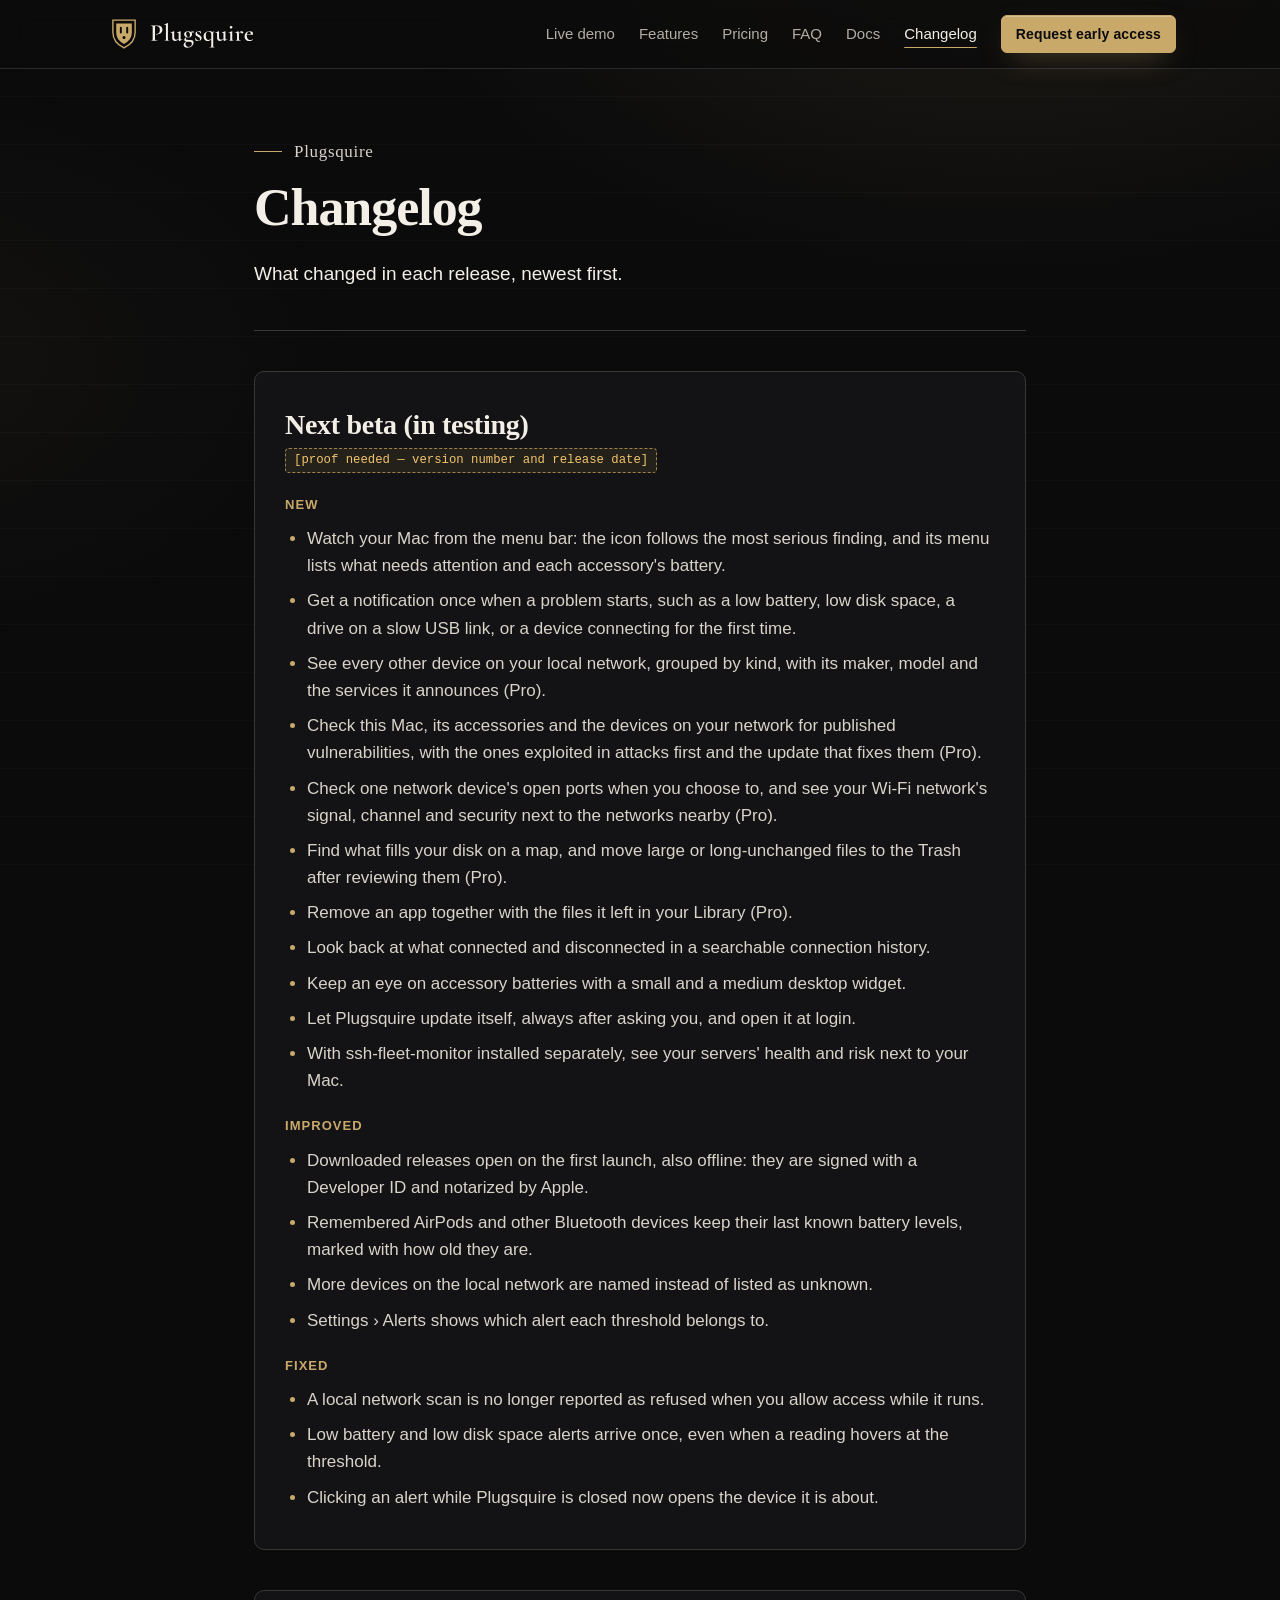
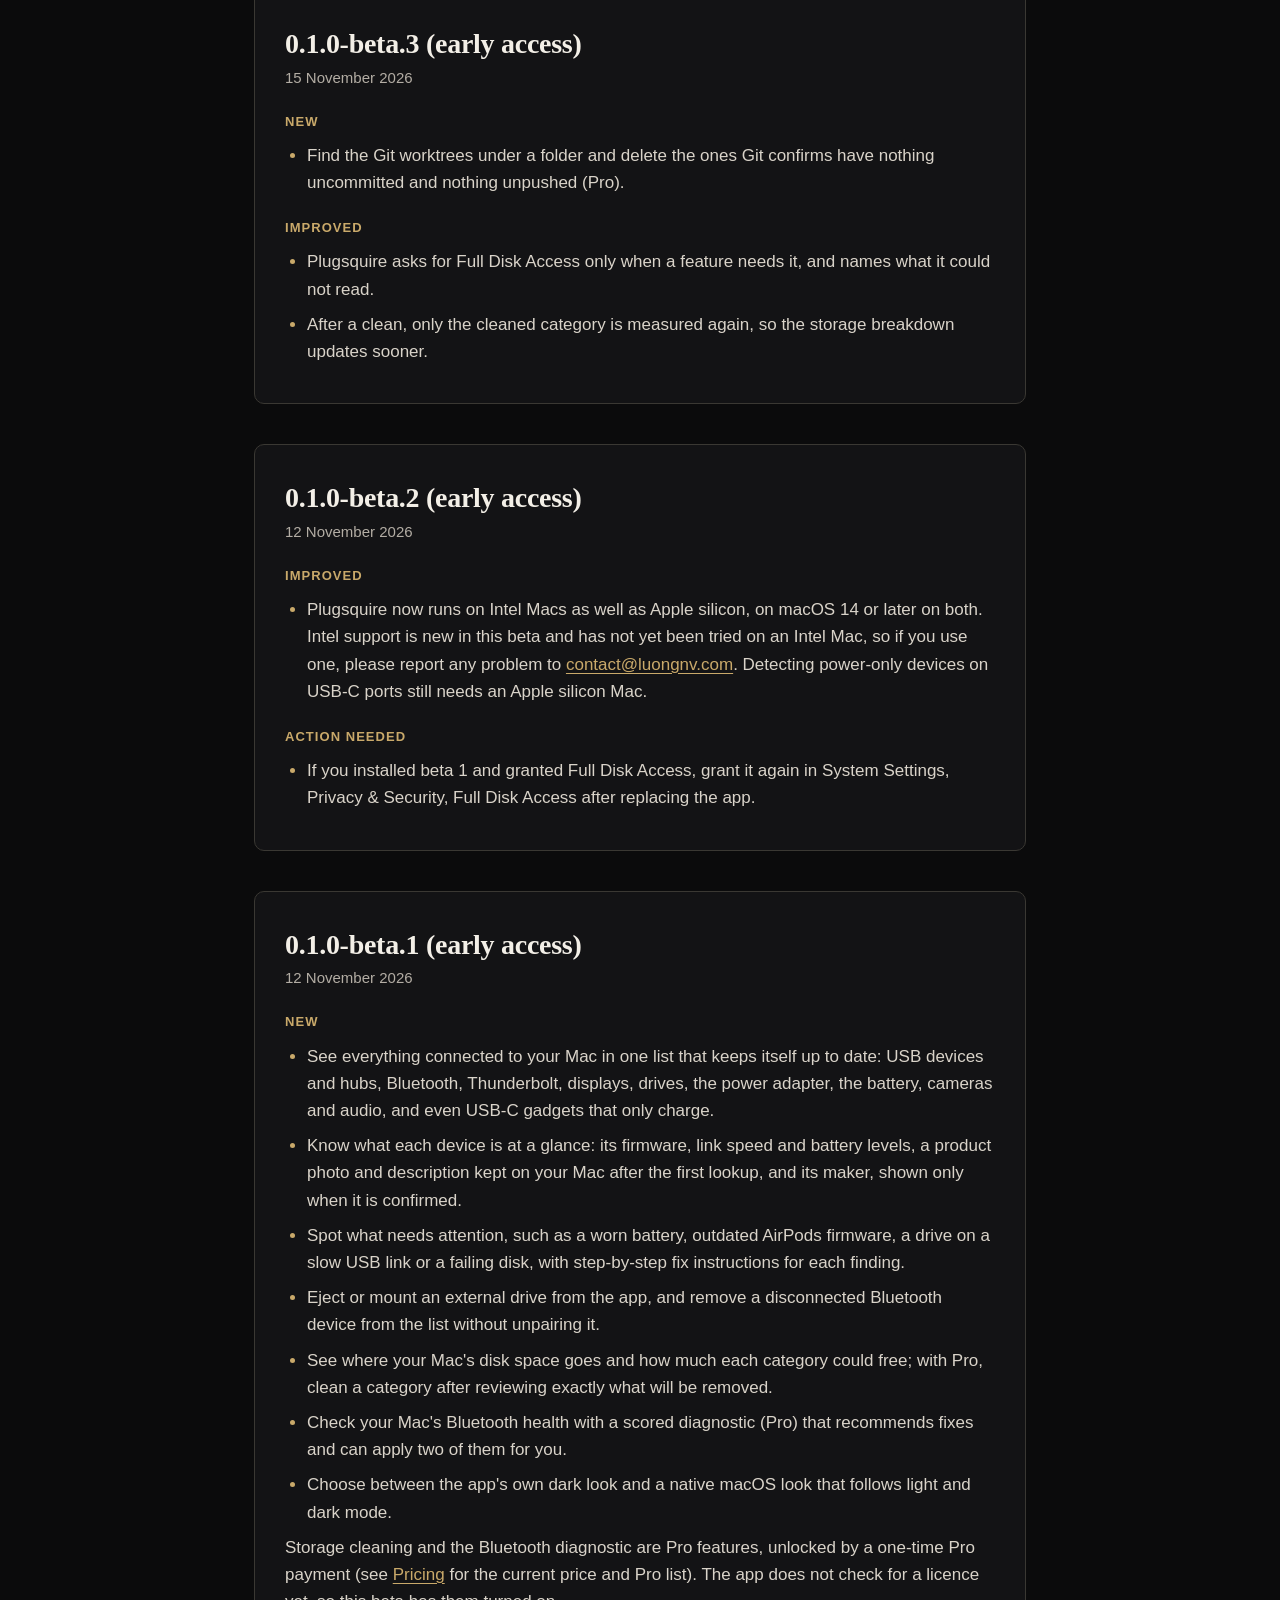
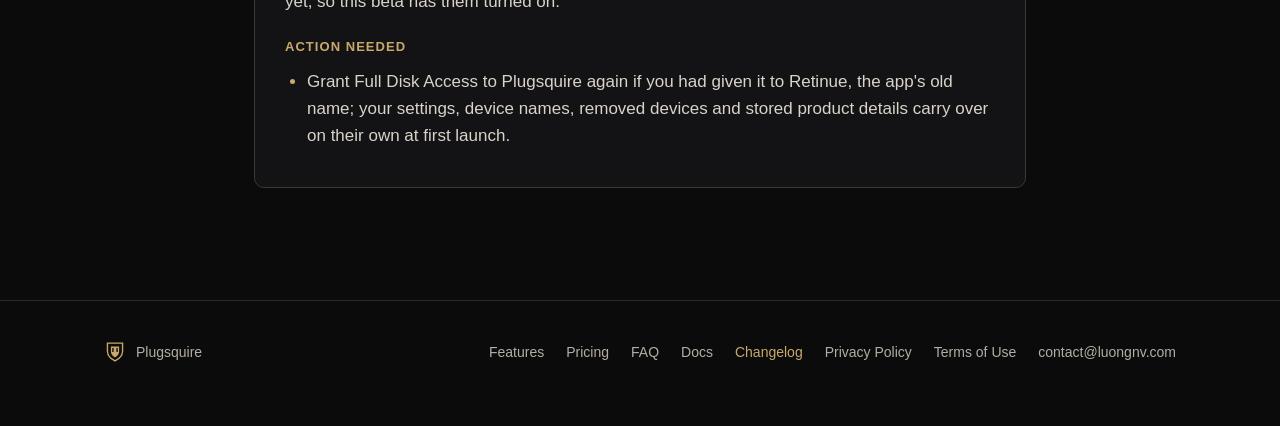
==== commit e6e38bb1: "feat: make the live demo the home page and align pricing with plugsquire#73 - Home page is now only " ====
--- a/changelog.html
+++ b/changelog.html
@@ -7,7 +7,7 @@
 <meta name="description" content="What is new in each Plugsquire release.">
 <meta name="theme-color" content="#0B0B0C">
 <link rel="icon" href="assets/favicon.svg" type="image/svg+xml">
-<link rel="stylesheet" href="css/style.css?v=20261125">
+<link rel="stylesheet" href="css/style.css?v=20261125c">
 </head>
 <body>
 <!--email_off-->
@@ -17,10 +17,14 @@
   <div class="wrap">
     <a class="brand" href="index.html" aria-label="Plugsquire home"><img src="assets/logo-site.svg" alt="Plugsquire" width="178" height="40"></a>
     <nav class="nav" aria-label="Main">
-      <a class="nav-link" href="index.html">Home</a>
+      <a class="nav-link" href="index.html">Live demo</a>
+      <a class="nav-link" href="features.html">Features</a>
+      <a class="nav-link" href="pricing.html">Pricing</a>
+      <a class="nav-link" href="faq.html">FAQ</a>
       <a class="nav-link" href="docs.html">Docs</a>
-      <a class="btn btn-primary btn-sm" href="mailto:contact@luongnv.com?subject=Plugsquire%20early%20access&amp;body=Please%20add%20me%20to%20the%20Plugsquire%20early%20access%20list.">Request early access</a>
+      <a class="nav-link" href="changelog.html" aria-current="page">Changelog</a>
     </nav>
+    <a class="btn btn-primary btn-sm header-cta" href="mailto:contact@luongnv.com?subject=Plugsquire%20early%20access&amp;body=Please%20add%20me%20to%20the%20Plugsquire%20early%20access%20list."><span class="cta-long">Request early access</span><span class="cta-short">Early access</span></a>
   </div>
 </header>
 
@@ -112,7 +116,7 @@
         <li>Check your Mac's Bluetooth health with a scored diagnostic (Pro) that recommends fixes and can apply two of them for you.</li>
         <li>Choose between the app's own dark look and a native macOS look that follows light and dark mode.</li>
       </ul>
-      <p>Storage cleaning and the Bluetooth diagnostic are Pro features, unlocked by a one-time $4.99 payment. The app does not check for a licence yet, so this beta has them turned on.</p>
+      <p>Storage cleaning and the Bluetooth diagnostic are Pro features, unlocked by a one-time Pro payment (see <a href="pricing.html">Pricing</a> for the current price and Pro list). The app does not check for a licence yet, so this beta has them turned on.</p>
 
       <h3>Action needed</h3>
       <ul>
@@ -126,10 +130,13 @@
   <div class="wrap">
     <a class="foot-brand" href="index.html"><img src="assets/favicon.svg" alt="" width="22" height="22">Plugsquire</a>
     <nav aria-label="Footer">
+      <a href="features.html">Features</a>
+      <a href="pricing.html">Pricing</a>
+      <a href="faq.html">FAQ</a>
+      <a href="docs.html">Docs</a>
+      <a href="changelog.html" aria-current="page">Changelog</a>
       <a href="privacy.html">Privacy Policy</a>
       <a href="terms.html">Terms of Use</a>
-      <a href="changelog.html" aria-current="page">Changelog</a>
-      <a href="docs.html">Docs</a>
       <a href="mailto:contact@luongnv.com?subject=Plugsquire">contact@luongnv.com</a>
     </nav>
   </div>
--- a/css/style.css
+++ b/css/style.css
@@ -89,11 +89,20 @@
 .site-header .wrap { display: flex; align-items: center; justify-content: space-between; gap: var(--space-3); min-height: 68px; }
 .brand { display: inline-flex; align-items: center; flex-shrink: 0; }
 .brand img { height: 40px; width: auto; }
-.nav { display: flex; align-items: center; gap: var(--space-3); }
-.nav a { color: var(--muted); text-decoration: none; font-size: 15px; }
+.nav { display: flex; align-items: center; gap: var(--space-3); margin-left: auto; }
+.nav a { color: var(--muted); text-decoration: none; font-size: 15px; white-space: nowrap; }
 .nav a:hover { color: var(--ink); }
-.nav .btn { color: var(--on-gold); }
-@media (max-width: 860px) { .nav .nav-link { display: none; } }
+.nav a[aria-current="page"] { color: var(--ink); text-decoration: underline; text-decoration-color: var(--gold); text-underline-offset: 8px; text-decoration-thickness: 1px; }
+.header-cta { flex-shrink: 0; }
+.cta-short { display: none; }
+/* Small screens: the menu becomes a scrollable row under the logo, so every page stays one tap away. */
+@media (max-width: 960px) {
+  .site-header .wrap { flex-wrap: wrap; min-height: 0; padding-top: 10px; column-gap: var(--space-2); justify-content: space-between; }
+  .nav { order: 3; width: 100%; margin-left: 0; gap: 22px; overflow-x: auto; padding: 8px 0 10px; scrollbar-width: none; }
+  .nav::-webkit-scrollbar { display: none; }
+  .nav a { flex: none; white-space: nowrap; }
+}
+@media (max-width: 420px) { .cta-long { display: none; } .cta-short { display: inline; } }
 
 /* ---------- Buttons ---------- */
 .btn {
@@ -281,6 +290,10 @@
 .faq details[open] summary::after { transform: rotate(-135deg); margin-top: -2px; }
 .faq summary:hover { color: var(--gold-soft); }
 .faq details p { padding: 0 0 24px; color: var(--muted); max-width: 70ch; }
+
+/* ---------- Pages split off the home page (pricing, FAQ) ---------- */
+section.page-first { padding-top: var(--space-5); }
+.page-title { font-size: clamp(36px, 5vw, 56px); line-height: 1.08; margin-top: var(--space-2); max-width: 20ch; }
 
 /* ---------- Final CTA ---------- */
 .final { text-align: center; }
@@ -362,4 +375,18 @@
   .flags td:first-child { white-space: normal; }
   .site-footer .wrap { flex-direction: column; align-items: flex-start; }
 }
-@media (max-width: 440px) { .nav .btn { display: none; } }
+
+/* ---------- Feature index (features page) ---------- */
+.fx-groups { display: grid; gap: 48px; }
+.fx-group h3.fx-title { font-size: 14px; letter-spacing: .14em; text-transform: uppercase; color: var(--gold); font-family: var(--sans); font-weight: 600; margin: 0 0 16px; }
+.fx-grid { display: grid; grid-template-columns: repeat(3, 1fr); border-top: 1px solid var(--line); }
+.fx { padding: 20px 22px 22px 0; border-bottom: 1px solid var(--line); display: grid; align-content: start; gap: 6px; }
+.fx:not(:nth-child(3n+1)) { padding-left: 22px; border-left: 1px solid var(--line); }
+.fx h4 { margin: 0; font-family: var(--serif); font-size: 19px; font-weight: 500; color: var(--ink); line-height: 1.3; }
+.fx p { margin: 0; color: var(--muted); font-size: 15px; line-height: 1.55; }
+.fx .show { justify-self: start; display: inline-block; margin-top: 6px; background: none; border: 0; padding: 0; color: var(--gold); font: 500 14px var(--sans); cursor: pointer; text-decoration: underline; text-underline-offset: 3px; text-decoration-thickness: 1px; }
+.fx .show:hover { color: var(--gold-soft); }
+@media (max-width: 900px) {
+  .fx-grid { grid-template-columns: 1fr; }
+  .fx, .fx:not(:nth-child(3n+1)) { padding: 18px 0; border-left: 0; }
+}
